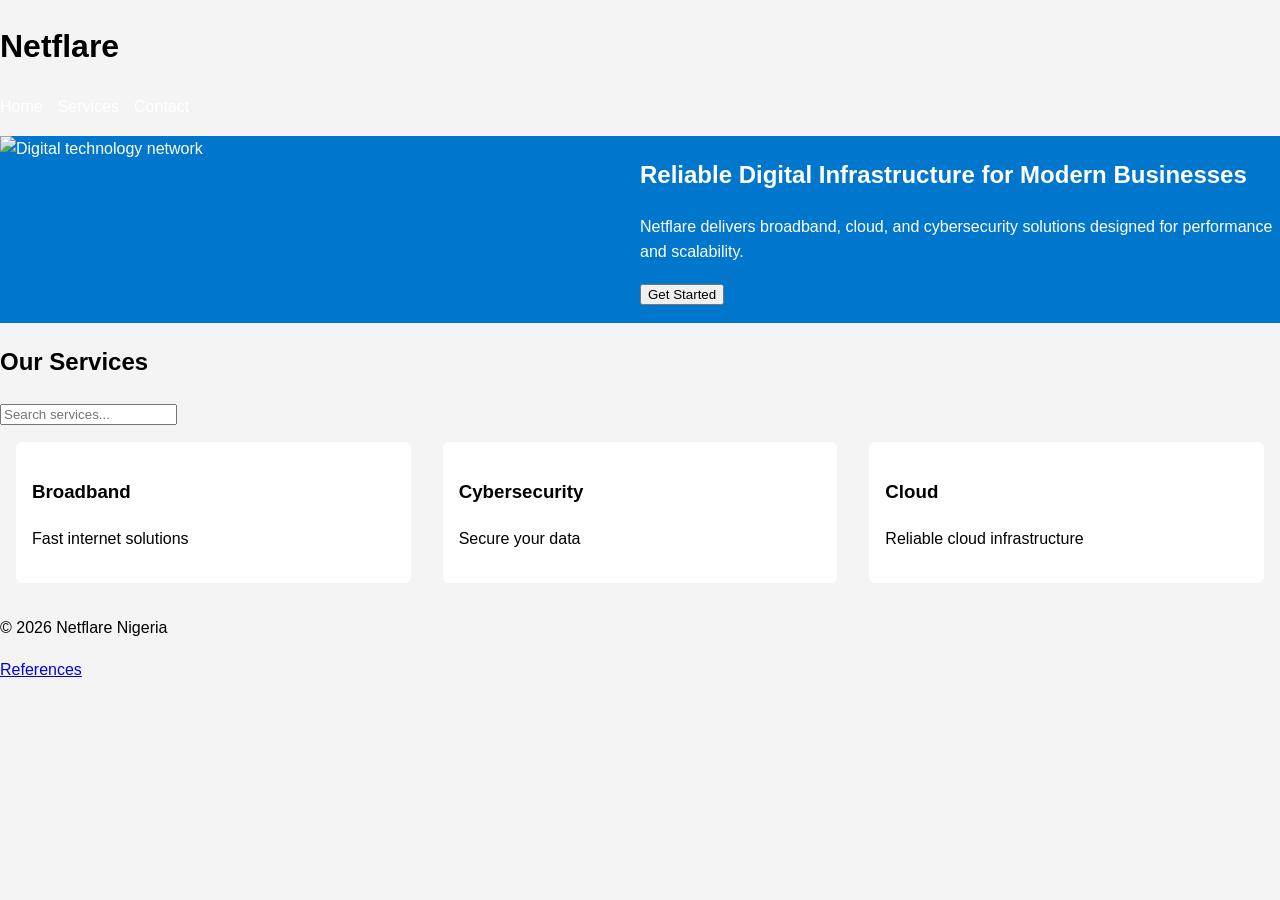
==== netflare/index.html @ 54d2fd00 "netflare project commit" ====
<!DOCTYPE html>
<html lang="en">
<head>
<meta charset="UTF-8">
<meta name="description" content="Netflare provides broadband, cybersecurity, and cloud solutions in Nigeria.">
<meta name="viewport" content="width=device-width, initial-scale=1.0">

<title>Netflare | Digital Solutions</title>

<link rel="stylesheet" href="styles/style.css">
<script src="scripts/script.js" defer></script>
</head>

<body>

<header>
  <h1>Netflare</h1>

  <nav aria-label="Primary Navigation">
    <ul>
      <li><a href="index.html">Home</a></li>
      <li><a href="services.html">Services</a></li>
      <li><a href="contact.html">Contact</a></li>
    </ul>
  </nav>
</header>

<main>

<section class="hero">
  <img src="images/hero.jpg" alt="Digital technology network" loading="eager">
  
  <div class="hero-text">
    <h2>Reliable Digital Infrastructure for Modern Businesses</h2>
    <p>Netflare delivers broadband, cloud, and cybersecurity solutions designed for performance and scalability.</p>

    <button id="ctaBtn">Get Started</button>
    <p id="welcomeMsg" aria-live="polite"></p>
  </div>
</section>

<section class="services">
  <h2>Our Services</h2>

  <input type="search" id="searchBox" placeholder="Search services..." aria-label="Search services">

  <div id="servicesContainer"></div>
</section>

</main>

<footer>
  <p>&copy; 2026 Netflare Nigeria</p>
  <a href="references.html">References</a>
</footer>

</body>
</html>
---- netflare/styles/style.css ----
:root {
  --primary: #0a2540;
  --accent: #0077cc;
  --light: #f4f4f4;
}

body {
  font-family: Arial, sans-serif;
  margin: 0;
  background: var(--light);
  line-height: 1.6;
}

/* NAVIGATION */
nav ul {
  display: flex;
  list-style: none;
  padding: 0;
}

nav a {
  color: white;
  margin-right: 15px;
  text-decoration: none;
}

/* HERO */
.hero {
  display: grid;
  grid-template-columns: 1fr 1fr;
  background: var(--accent);
  color: white;
}

.hero img {
  width: 100%;
  height: 100%;
  object-fit: cover;
}

/* SERVICES */
#servicesContainer {
  display: grid;
  grid-template-columns: repeat(auto-fit, minmax(250px, 1fr));
}

/* CARD */
.card {
  background: white;
  padding: 1rem;
  margin: 1rem;
  border-radius: 6px;
}

/* FORM */
form {
  max-width: 400px;
  margin: auto;
  display: flex;
  flex-direction: column;
}

/* MOBILE */
@media (max-width: 768px) {
  .hero {
    grid-template-columns: 1fr;
  }
}
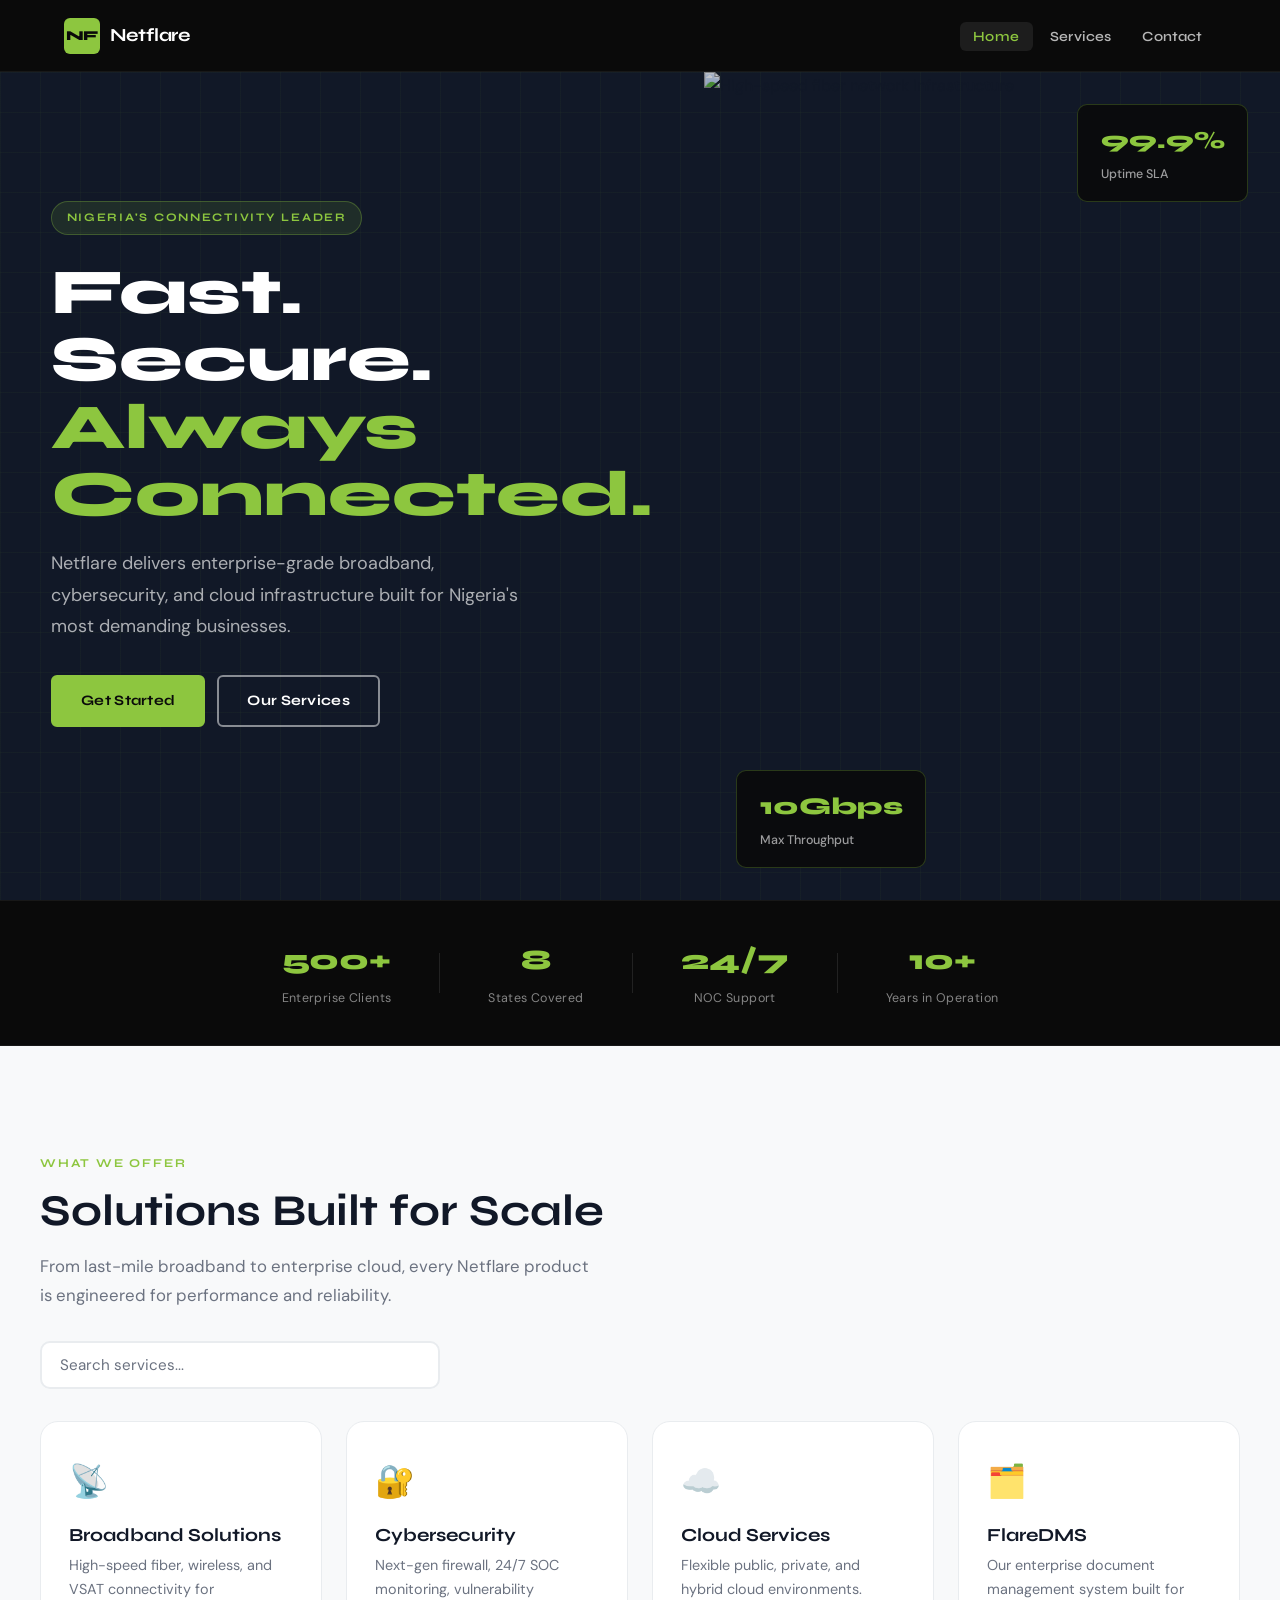
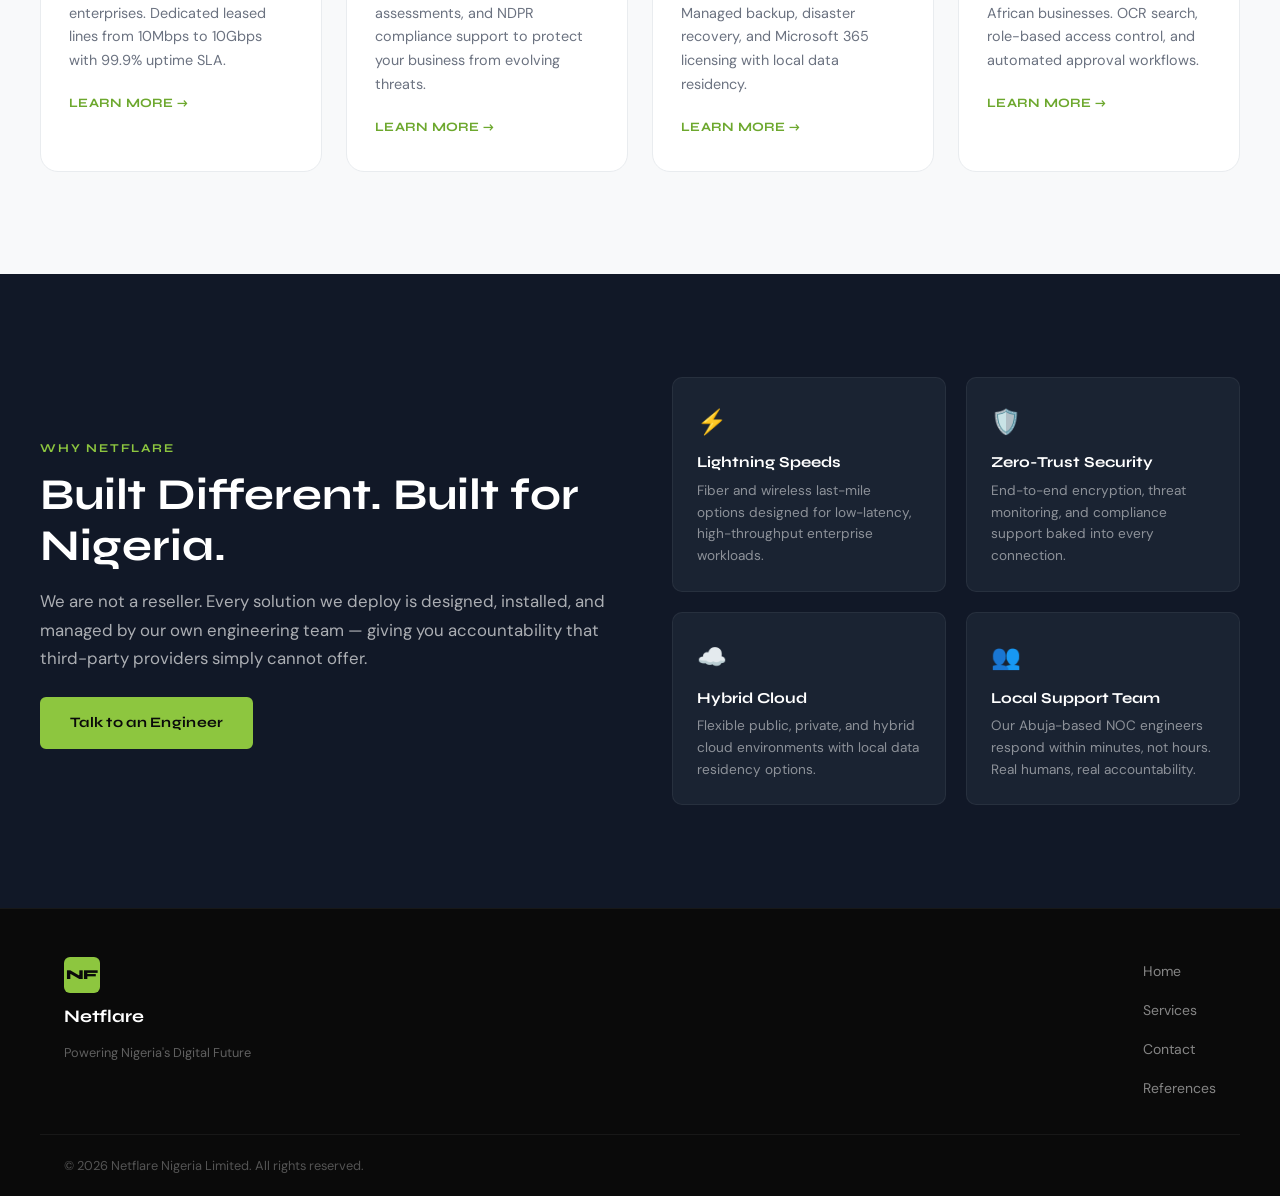
==== commit 4ab5676c: "Entire Netflare re-commit" ====
--- a/netflare/index.html
+++ b/netflare/index.html
@@ -1,58 +1,162 @@
 <!DOCTYPE html>
 <html lang="en">
 <head>
-<meta charset="UTF-8">
-<meta name="description" content="Netflare provides broadband, cybersecurity, and cloud solutions in Nigeria.">
-<meta name="viewport" content="width=device-width, initial-scale=1.0">
-
-<title>Netflare | Digital Solutions</title>
-
-<link rel="stylesheet" href="styles/style.css">
-<script src="scripts/script.js" defer></script>
+  <meta charset="UTF-8">
+  <meta name="description" content="Netflare provides broadband internet, cybersecurity, cloud, and ICT solutions across Nigeria.">
+  <meta name="viewport" content="width=device-width, initial-scale=1.0">
+  <title>Netflare | Powering Nigeria's Digital Future</title>
+  <link rel="preconnect" href="https://fonts.googleapis.com">
+  <link rel="preconnect" href="https://fonts.gstatic.com" crossorigin>
+  <link href="https://fonts.googleapis.com/css2?family=Syne:wght@400;600;700;800&family=DM+Sans:wght@300;400;500&display=swap" rel="stylesheet">
+  <link rel="stylesheet" href="styles/style.css">
+  <script src="scripts/script.js" defer></script>
 </head>
-
 <body>
 
-<header>
-  <h1>Netflare</h1>
+  <header class="site-header">
+    <div class="header-inner">
+      <a href="index.html" class="logo" aria-label="Netflare home">
+        <span class="logo-mark">NF</span>
+        <span class="logo-text">Netflare</span>
+      </a>
+      <nav aria-label="Primary Navigation">
+        <ul class="nav-list">
+          <li><a href="index.html" class="nav-link active">Home</a></li>
+          <li><a href="services.html" class="nav-link">Services</a></li>
+          <li><a href="contact.html" class="nav-link">Contact</a></li>
+        </ul>
+      </nav>
+      <button class="nav-toggle" aria-label="Toggle menu" aria-expanded="false">
+        <span></span><span></span><span></span>
+      </button>
+    </div>
+  </header>
 
-  <nav aria-label="Primary Navigation">
-    <ul>
-      <li><a href="index.html">Home</a></li>
-      <li><a href="services.html">Services</a></li>
-      <li><a href="contact.html">Contact</a></li>
-    </ul>
-  </nav>
-</header>
+  <main>
 
-<main>
+    <!-- HERO -->
+    <section class="hero">
+      <div class="hero-bg-grid"></div>
+      <div class="hero-content">
+        <div class="hero-badge">Nigeria's Connectivity Leader</div>
+        <h1 class="hero-heading">
+          Fast. Secure.<br>
+          <span class="accent-text">Always Connected.</span>
+        </h1>
+        <p class="hero-sub">Netflare delivers enterprise-grade broadband, cybersecurity, and cloud infrastructure built for Nigeria's most demanding businesses.</p>
+        <div class="hero-actions">
+          <button id="ctaBtn" class="btn btn-primary">Get Started</button>
+          <a href="services.html" class="btn btn-outline">Our Services</a>
+        </div>
+        <p id="welcomeMsg" class="welcome-msg" aria-live="polite"></p>
+      </div>
+      <div class="hero-visual">
+        <img src="images/hero.jpg" alt="High-speed fiber network infrastructure" loading="eager" class="hero-img">
+        <div class="hero-stat-card card-top">
+          <span class="stat-number">99.9%</span>
+          <span class="stat-label">Uptime SLA</span>
+        </div>
+        <div class="hero-stat-card card-bottom">
+          <span class="stat-number">10Gbps</span>
+          <span class="stat-label">Max Throughput</span>
+        </div>
+      </div>
+    </section>
 
-<section class="hero">
-  <img src="images/hero.jpg" alt="Digital technology network" loading="eager">
-  
-  <div class="hero-text">
-    <h2>Reliable Digital Infrastructure for Modern Businesses</h2>
-    <p>Netflare delivers broadband, cloud, and cybersecurity solutions designed for performance and scalability.</p>
+    <!-- TRUST BAR -->
+    <section class="trust-bar" aria-label="Company highlights">
+      <div class="trust-inner">
+        <div class="trust-item">
+          <span class="trust-num">500+</span>
+          <span class="trust-label">Enterprise Clients</span>
+        </div>
+        <div class="trust-divider"></div>
+        <div class="trust-item">
+          <span class="trust-num">8</span>
+          <span class="trust-label">States Covered</span>
+        </div>
+        <div class="trust-divider"></div>
+        <div class="trust-item">
+          <span class="trust-num">24/7</span>
+          <span class="trust-label">NOC Support</span>
+        </div>
+        <div class="trust-divider"></div>
+        <div class="trust-item">
+          <span class="trust-num">10+</span>
+          <span class="trust-label">Years in Operation</span>
+        </div>
+      </div>
+    </section>
 
-    <button id="ctaBtn">Get Started</button>
-    <p id="welcomeMsg" aria-live="polite"></p>
-  </div>
-</section>
+    <!-- SERVICES PREVIEW -->
+    <section class="services-section">
+      <div class="section-inner">
+        <div class="section-label">What We Offer</div>
+        <h2 class="section-heading">Solutions Built for Scale</h2>
+        <p class="section-sub">From last-mile broadband to enterprise cloud, every Netflare product is engineered for performance and reliability.</p>
 
-<section class="services">
-  <h2>Our Services</h2>
+        <input type="search" id="searchBox" placeholder="Search services..." aria-label="Search services" class="search-input">
 
-  <input type="search" id="searchBox" placeholder="Search services..." aria-label="Search services">
+        <div id="servicesContainer" class="services-grid"></div>
+      </div>
+    </section>
 
-  <div id="servicesContainer"></div>
-</section>
+    <!-- WHY NETFLARE -->
+    <section class="why-section">
+      <div class="why-inner">
+        <div class="why-text">
+          <div class="section-label">Why Netflare</div>
+          <h2 class="section-heading">Built Different. Built for Nigeria.</h2>
+          <p>We are not a reseller. Every solution we deploy is designed, installed, and managed by our own engineering team — giving you accountability that third-party providers simply cannot offer.</p>
+          <a href="contact.html" class="btn btn-primary" style="margin-top:1.5rem; display:inline-block;">Talk to an Engineer</a>
+        </div>
+        <div class="why-cards">
+          <div class="why-card">
+            <div class="why-icon">⚡</div>
+            <h3>Lightning Speeds</h3>
+            <p>Fiber and wireless last-mile options designed for low-latency, high-throughput enterprise workloads.</p>
+          </div>
+          <div class="why-card">
+            <div class="why-icon">🛡️</div>
+            <h3>Zero-Trust Security</h3>
+            <p>End-to-end encryption, threat monitoring, and compliance support baked into every connection.</p>
+          </div>
+          <div class="why-card">
+            <div class="why-icon">☁️</div>
+            <h3>Hybrid Cloud</h3>
+            <p>Flexible public, private, and hybrid cloud environments with local data residency options.</p>
+          </div>
+          <div class="why-card">
+            <div class="why-icon">👥</div>
+            <h3>Local Support Team</h3>
+            <p>Our Abuja-based NOC engineers respond within minutes, not hours. Real humans, real accountability.</p>
+          </div>
+        </div>
+      </div>
+    </section>
 
-</main>
+  </main>
 
-<footer>
-  <p>&copy; 2026 Netflare Nigeria</p>
-  <a href="references.html">References</a>
-</footer>
+  <footer class="site-footer">
+    <div class="footer-inner">
+      <div class="footer-brand">
+        <span class="logo-mark">NF</span>
+        <span class="logo-text">Netflare</span>
+        <p class="footer-tagline">Powering Nigeria's Digital Future</p>
+      </div>
+      <nav aria-label="Footer Navigation">
+        <ul class="footer-links">
+          <li><a href="index.html">Home</a></li>
+          <li><a href="services.html">Services</a></li>
+          <li><a href="contact.html">Contact</a></li>
+          <li><a href="references.html">References</a></li>
+        </ul>
+      </nav>
+    </div>
+    <div class="footer-bottom">
+      <p>&copy; 2026 Netflare Nigeria Limited. All rights reserved.</p>
+    </div>
+  </footer>
 
 </body>
 </html>
--- a/netflare/styles/style.css
+++ b/netflare/styles/style.css
@@ -1,68 +1,1160 @@
+/* ============================================================
+   NETFLARE NIGERIA — MAIN STYLESHEET
+   Brand: Lime Green (#8DC63F), Amber/Gold (#F5A623), Black (#0A0A0A)
+   Fonts: Syne (headings), DM Sans (body)
+   ============================================================ */
+
 :root {
-  --primary: #0a2540;
-  --accent: #0077cc;
-  --light: #f4f4f4;
+  --black:        #0a0a0a;
+  --dark:         #111827;
+  --dark-card:    #1a2332;
+  --lime:         #8dc63f;
+  --lime-dark:    #6da82e;
+  --amber:        #f5a623;
+  --white:        #ffffff;
+  --off-white:    #f8f9fa;
+  --gray-light:   #e9ecef;
+  --gray:         #6b7280;
+  --gray-dark:    #374151;
+  --font-heading: 'Syne', sans-serif;
+  --font-body:    'DM Sans', sans-serif;
+  --radius:       10px;
+  --radius-lg:    18px;
+  --shadow:       0 4px 24px rgba(0,0,0,0.08);
+  --shadow-lg:    0 12px 48px rgba(0,0,0,0.15);
+  --transition:   0.25s ease;
+  --header-h:     72px;
+}
+
+/* ============================================================
+   RESET & BASE
+   ============================================================ */
+
+*, *::before, *::after {
+  box-sizing: border-box;
+  margin: 0;
+  padding: 0;
+}
+
+html {
+  scroll-behavior: smooth;
+  font-size: 16px;
 }
 
 body {
-  font-family: Arial, sans-serif;
-  margin: 0;
-  background: var(--light);
-  line-height: 1.6;
-}
-
-/* NAVIGATION */
-nav ul {
-  display: flex;
+  font-family: var(--font-body);
+  background: var(--off-white);
+  color: var(--dark);
+  line-height: 1.7;
+  -webkit-font-smoothing: antialiased;
+}
+
+img {
+  display: block;
+  max-width: 100%;
+  height: auto;
+}
+
+ul {
   list-style: none;
-  padding: 0;
-}
-
-nav a {
-  color: white;
-  margin-right: 15px;
+}
+
+a {
+  color: inherit;
   text-decoration: none;
 }
 
-/* HERO */
+/* ============================================================
+   TYPOGRAPHY
+   ============================================================ */
+
+h1, h2, h3, h4 {
+  font-family: var(--font-heading);
+  line-height: 1.15;
+  font-weight: 700;
+}
+
+.accent-text {
+  color: var(--lime);
+}
+
+.section-label {
+  display: inline-block;
+  font-family: var(--font-heading);
+  font-size: 0.75rem;
+  font-weight: 700;
+  letter-spacing: 0.15em;
+  text-transform: uppercase;
+  color: var(--lime);
+  margin-bottom: 0.75rem;
+}
+
+.section-heading {
+  font-size: clamp(1.75rem, 4vw, 2.75rem);
+  color: var(--dark);
+  margin-bottom: 1rem;
+}
+
+.section-sub {
+  font-size: 1.05rem;
+  color: var(--gray);
+  max-width: 560px;
+  margin-bottom: 2rem;
+}
+
+/* ============================================================
+   BUTTONS
+   ============================================================ */
+
+.btn {
+  display: inline-flex;
+  align-items: center;
+  gap: 0.5rem;
+  font-family: var(--font-heading);
+  font-size: 0.9rem;
+  font-weight: 700;
+  padding: 0.75rem 1.75rem;
+  border-radius: 6px;
+  border: 2px solid transparent;
+  cursor: pointer;
+  transition: all var(--transition);
+  text-align: center;
+  letter-spacing: 0.02em;
+}
+
+.btn-primary {
+  background: var(--lime);
+  color: var(--black);
+  border-color: var(--lime);
+}
+
+.btn-primary:hover,
+.btn-primary:focus-visible {
+  background: var(--lime-dark);
+  border-color: var(--lime-dark);
+  transform: translateY(-1px);
+  box-shadow: 0 6px 20px rgba(141,198,63,0.35);
+}
+
+.btn-outline {
+  background: transparent;
+  color: var(--white);
+  border-color: rgba(255,255,255,0.5);
+}
+
+.btn-outline:hover,
+.btn-outline:focus-visible {
+  border-color: var(--white);
+  background: rgba(255,255,255,0.08);
+}
+
+.btn-light {
+  background: var(--white);
+  color: var(--black);
+  border-color: var(--white);
+}
+
+.btn-light:hover,
+.btn-light:focus-visible {
+  background: var(--lime);
+  border-color: var(--lime);
+}
+
+.btn-full {
+  width: 100%;
+  justify-content: center;
+}
+
+/* ============================================================
+   HEADER
+   ============================================================ */
+
+.site-header {
+  position: sticky;
+  top: 0;
+  z-index: 100;
+  background: var(--black);
+  border-bottom: 1px solid rgba(255,255,255,0.06);
+  height: var(--header-h);
+  display: flex;
+  align-items: center;
+}
+
+.header-inner {
+  width: 100%;
+  max-width: 1200px;
+  margin: 0 auto;
+  padding: 0 1.5rem;
+  display: flex;
+  align-items: center;
+  justify-content: space-between;
+  gap: 2rem;
+}
+
+/* LOGO */
+.logo {
+  display: flex;
+  align-items: center;
+  gap: 0.6rem;
+  text-decoration: none;
+  flex-shrink: 0;
+}
+
+.logo-mark {
+  display: inline-flex;
+  align-items: center;
+  justify-content: center;
+  width: 36px;
+  height: 36px;
+  background: var(--lime);
+  color: var(--black);
+  font-family: var(--font-heading);
+  font-weight: 800;
+  font-size: 0.85rem;
+  border-radius: 6px;
+  letter-spacing: -0.02em;
+}
+
+.logo-text {
+  font-family: var(--font-heading);
+  font-weight: 700;
+  font-size: 1.15rem;
+  color: var(--white);
+  letter-spacing: -0.01em;
+}
+
+/* NAV */
+.nav-list {
+  display: flex;
+  align-items: center;
+  gap: 0.25rem;
+}
+
+.nav-link {
+  font-family: var(--font-heading);
+  font-size: 0.875rem;
+  font-weight: 600;
+  color: rgba(255,255,255,0.7);
+  padding: 0.4rem 0.85rem;
+  border-radius: 6px;
+  transition: all var(--transition);
+  letter-spacing: 0.01em;
+}
+
+.nav-link:hover,
+.nav-link:focus-visible,
+.nav-link.active {
+  color: var(--white);
+  background: rgba(255,255,255,0.08);
+}
+
+.nav-link.active {
+  color: var(--lime);
+}
+
+/* MOBILE TOGGLE */
+.nav-toggle {
+  display: none;
+  flex-direction: column;
+  gap: 5px;
+  background: none;
+  border: none;
+  cursor: pointer;
+  padding: 4px;
+}
+
+.nav-toggle span {
+  display: block;
+  width: 24px;
+  height: 2px;
+  background: var(--white);
+  border-radius: 2px;
+  transition: all var(--transition);
+}
+
+.nav-toggle.open span:nth-child(1) {
+  transform: translateY(7px) rotate(45deg);
+}
+
+.nav-toggle.open span:nth-child(2) {
+  opacity: 0;
+}
+
+.nav-toggle.open span:nth-child(3) {
+  transform: translateY(-7px) rotate(-45deg);
+}
+
+/* ============================================================
+   HERO — INDEX PAGE
+   ============================================================ */
+
 .hero {
   display: grid;
   grid-template-columns: 1fr 1fr;
-  background: var(--accent);
-  color: white;
-}
-
-.hero img {
+  min-height: calc(100vh - var(--header-h));
+  background: var(--dark);
+  overflow: hidden;
+  position: relative;
+}
+
+.hero-bg-grid {
+  position: absolute;
+  inset: 0;
+  background-image:
+    linear-gradient(rgba(141,198,63,0.04) 1px, transparent 1px),
+    linear-gradient(90deg, rgba(141,198,63,0.04) 1px, transparent 1px);
+  background-size: 40px 40px;
+  pointer-events: none;
+}
+
+.hero-content {
+  display: flex;
+  flex-direction: column;
+  justify-content: center;
+  padding: clamp(2.5rem, 5vw, 5rem) clamp(1.5rem, 4vw, 4rem);
+  position: relative;
+  z-index: 1;
+}
+
+.hero-badge {
+  display: inline-block;
+  background: rgba(141,198,63,0.12);
+  color: var(--lime);
+  border: 1px solid rgba(141,198,63,0.3);
+  font-family: var(--font-heading);
+  font-size: 0.72rem;
+  font-weight: 700;
+  letter-spacing: 0.15em;
+  text-transform: uppercase;
+  padding: 0.4rem 0.9rem;
+  border-radius: 999px;
+  margin-bottom: 1.5rem;
+  width: fit-content;
+}
+
+.hero-heading {
+  font-size: clamp(2.2rem, 5.5vw, 4rem);
+  font-weight: 800;
+  color: var(--white);
+  margin-bottom: 1.25rem;
+  line-height: 1.05;
+}
+
+.hero-sub {
+  font-size: clamp(1rem, 1.5vw, 1.125rem);
+  color: rgba(255,255,255,0.65);
+  max-width: 480px;
+  margin-bottom: 2rem;
+  line-height: 1.75;
+}
+
+.hero-actions {
+  display: flex;
+  flex-wrap: wrap;
+  gap: 0.75rem;
+  margin-bottom: 1.25rem;
+}
+
+.welcome-msg {
+  font-size: 0.9rem;
+  color: var(--lime);
+  min-height: 1.5rem;
+  font-weight: 500;
+}
+
+/* HERO VISUAL */
+.hero-visual {
+  position: relative;
+  overflow: hidden;
+}
+
+.hero-img {
   width: 100%;
   height: 100%;
   object-fit: cover;
-}
-
-/* SERVICES */
-#servicesContainer {
+  opacity: 0.75;
+}
+
+.hero-stat-card {
+  position: absolute;
+  background: rgba(10,10,10,0.85);
+  backdrop-filter: blur(8px);
+  border: 1px solid rgba(141,198,63,0.25);
+  border-radius: var(--radius);
+  padding: 1rem 1.4rem;
+  display: flex;
+  flex-direction: column;
+  gap: 0.15rem;
+  min-width: 140px;
+}
+
+.card-top {
+  top: 2rem;
+  right: 2rem;
+}
+
+.card-bottom {
+  bottom: 2rem;
+  left: 2rem;
+}
+
+.stat-number {
+  font-family: var(--font-heading);
+  font-size: 1.5rem;
+  font-weight: 800;
+  color: var(--lime);
+}
+
+.stat-label {
+  font-size: 0.78rem;
+  color: rgba(255,255,255,0.6);
+  font-weight: 500;
+}
+
+/* ============================================================
+   TRUST BAR
+   ============================================================ */
+
+.trust-bar {
+  background: var(--black);
+  border-top: 1px solid rgba(255,255,255,0.06);
+  border-bottom: 1px solid rgba(255,255,255,0.06);
+  padding: 1.75rem 1.5rem;
+}
+
+.trust-inner {
+  max-width: 900px;
+  margin: 0 auto;
+  display: flex;
+  align-items: center;
+  justify-content: center;
+  gap: 0;
+  flex-wrap: wrap;
+}
+
+.trust-item {
+  display: flex;
+  flex-direction: column;
+  align-items: center;
+  padding: 0.5rem 3rem;
+  gap: 0.2rem;
+}
+
+.trust-num {
+  font-family: var(--font-heading);
+  font-size: 1.75rem;
+  font-weight: 800;
+  color: var(--lime);
+}
+
+.trust-label {
+  font-size: 0.78rem;
+  color: rgba(255,255,255,0.5);
+  letter-spacing: 0.03em;
+}
+
+.trust-divider {
+  width: 1px;
+  height: 40px;
+  background: rgba(255,255,255,0.1);
+}
+
+/* ============================================================
+   SERVICES SECTION — INDEX
+   ============================================================ */
+
+.services-section {
+  padding: clamp(4rem, 8vw, 7rem) 1.5rem;
+  background: var(--off-white);
+}
+
+.section-inner {
+  max-width: 1200px;
+  margin: 0 auto;
+}
+
+.search-input {
+  display: block;
+  width: 100%;
+  max-width: 400px;
+  padding: 0.75rem 1.1rem;
+  font-family: var(--font-body);
+  font-size: 0.95rem;
+  border: 2px solid var(--gray-light);
+  border-radius: var(--radius);
+  background: var(--white);
+  color: var(--dark);
+  outline: none;
+  margin-bottom: 2rem;
+  transition: border-color var(--transition);
+}
+
+.search-input:focus {
+  border-color: var(--lime);
+}
+
+.search-input::placeholder {
+  color: var(--gray);
+}
+
+.services-grid {
   display: grid;
-  grid-template-columns: repeat(auto-fit, minmax(250px, 1fr));
-}
-
-/* CARD */
-.card {
-  background: white;
-  padding: 1rem;
-  margin: 1rem;
+  grid-template-columns: repeat(auto-fit, minmax(260px, 1fr));
+  gap: 1.5rem;
+}
+
+/* ============================================================
+   SERVICE CARD (JS-GENERATED)
+   ============================================================ */
+
+.service-card {
+  background: var(--white);
+  border: 1px solid var(--gray-light);
+  border-radius: var(--radius-lg);
+  padding: 2rem 1.75rem;
+  transition: all var(--transition);
+  position: relative;
+  overflow: hidden;
+}
+
+.service-card::before {
+  content: '';
+  position: absolute;
+  top: 0;
+  left: 0;
+  right: 0;
+  height: 3px;
+  background: var(--lime);
+  transform: scaleX(0);
+  transform-origin: left;
+  transition: transform var(--transition);
+}
+
+.service-card:hover {
+  box-shadow: var(--shadow-lg);
+  transform: translateY(-4px);
+  border-color: rgba(141,198,63,0.3);
+}
+
+.service-card:hover::before {
+  transform: scaleX(1);
+}
+
+.service-card-icon {
+  font-size: 2rem;
+  margin-bottom: 1rem;
+  display: block;
+}
+
+.service-card h3 {
+  font-size: 1.15rem;
+  margin-bottom: 0.5rem;
+  color: var(--dark);
+}
+
+.service-card p {
+  font-size: 0.9rem;
+  color: var(--gray);
+  line-height: 1.65;
+}
+
+.service-card-link {
+  display: inline-flex;
+  align-items: center;
+  gap: 0.35rem;
+  font-family: var(--font-heading);
+  font-size: 0.8rem;
+  font-weight: 700;
+  color: var(--lime-dark);
+  margin-top: 1.25rem;
+  letter-spacing: 0.02em;
+  text-transform: uppercase;
+}
+
+/* ============================================================
+   WHY NETFLARE SECTION
+   ============================================================ */
+
+.why-section {
+  background: var(--dark);
+  padding: clamp(4rem, 8vw, 7rem) 1.5rem;
+}
+
+.why-inner {
+  max-width: 1200px;
+  margin: 0 auto;
+  display: grid;
+  grid-template-columns: 1fr 1fr;
+  gap: 4rem;
+  align-items: center;
+}
+
+.why-text .section-heading,
+.why-text p {
+  color: var(--white);
+}
+
+.why-text p {
+  color: rgba(255,255,255,0.65);
+  font-size: 1.05rem;
+}
+
+.why-cards {
+  display: grid;
+  grid-template-columns: 1fr 1fr;
+  gap: 1.25rem;
+}
+
+.why-card {
+  background: var(--dark-card);
+  border: 1px solid rgba(255,255,255,0.06);
+  border-radius: var(--radius);
+  padding: 1.5rem;
+  transition: border-color var(--transition);
+}
+
+.why-card:hover {
+  border-color: rgba(141,198,63,0.3);
+}
+
+.why-icon {
+  font-size: 1.5rem;
+  margin-bottom: 0.75rem;
+}
+
+.why-card h3 {
+  font-size: 0.95rem;
+  color: var(--white);
+  margin-bottom: 0.5rem;
+}
+
+.why-card p {
+  font-size: 0.85rem;
+  color: rgba(255,255,255,0.5);
+  line-height: 1.6;
+}
+
+/* ============================================================
+   PAGE HERO (INNER PAGES)
+   ============================================================ */
+
+.page-hero {
+  background: var(--dark);
+  padding: clamp(3.5rem, 7vw, 6rem) 1.5rem;
+  position: relative;
+  overflow: hidden;
+}
+
+.page-hero::after {
+  content: '';
+  position: absolute;
+  inset: 0;
+  background-image:
+    linear-gradient(rgba(141,198,63,0.03) 1px, transparent 1px),
+    linear-gradient(90deg, rgba(141,198,63,0.03) 1px, transparent 1px);
+  background-size: 40px 40px;
+  pointer-events: none;
+}
+
+.page-hero-inner {
+  max-width: 800px;
+  margin: 0 auto;
+  position: relative;
+  z-index: 1;
+}
+
+.page-hero-heading {
+  font-size: clamp(2rem, 5vw, 3.5rem);
+  font-weight: 800;
+  color: var(--white);
+  margin-bottom: 1rem;
+}
+
+.page-hero-sub {
+  font-size: 1.05rem;
+  color: rgba(255,255,255,0.6);
+  max-width: 580px;
+  line-height: 1.75;
+}
+
+/* ============================================================
+   SERVICES DETAIL PAGE
+   ============================================================ */
+
+.services-detail-section {
+  padding: clamp(3rem, 6vw, 5rem) 1.5rem;
+}
+
+.service-detail-card {
+  display: grid;
+  grid-template-columns: 1fr 1fr;
+  gap: 3rem;
+  align-items: center;
+  margin-bottom: 5rem;
+  padding-bottom: 5rem;
+  border-bottom: 1px solid var(--gray-light);
+}
+
+.service-detail-card:last-child {
+  border-bottom: none;
+  margin-bottom: 0;
+  padding-bottom: 0;
+}
+
+.service-detail-card.reverse {
+  direction: rtl;
+}
+
+.service-detail-card.reverse > * {
+  direction: ltr;
+}
+
+.service-detail-img {
+  border-radius: var(--radius-lg);
+  overflow: hidden;
+  box-shadow: var(--shadow-lg);
+}
+
+.service-detail-img img {
+  width: 100%;
+  height: 320px;
+  object-fit: cover;
+  transition: transform 0.4s ease;
+}
+
+.service-detail-card:hover .service-detail-img img {
+  transform: scale(1.03);
+}
+
+.service-tag {
+  display: inline-block;
+  background: rgba(141,198,63,0.1);
+  color: var(--lime-dark);
+  border: 1px solid rgba(141,198,63,0.25);
+  font-family: var(--font-heading);
+  font-size: 0.7rem;
+  font-weight: 700;
+  letter-spacing: 0.12em;
+  text-transform: uppercase;
+  padding: 0.3rem 0.75rem;
+  border-radius: 999px;
+  margin-bottom: 1rem;
+}
+
+.service-detail-body h2 {
+  font-size: clamp(1.5rem, 3vw, 2rem);
+  margin-bottom: 1rem;
+  color: var(--dark);
+}
+
+.service-detail-body p {
+  color: var(--gray-dark);
+  margin-bottom: 1.25rem;
+  line-height: 1.75;
+}
+
+.service-features {
+  display: flex;
+  flex-direction: column;
+  gap: 0.6rem;
+  margin-bottom: 1.75rem;
+}
+
+.service-features li {
+  display: flex;
+  align-items: flex-start;
+  gap: 0.6rem;
+  font-size: 0.9rem;
+  color: var(--gray-dark);
+}
+
+.service-features li::before {
+  content: '✓';
+  color: var(--lime);
+  font-weight: 700;
+  font-size: 0.85rem;
+  margin-top: 0.1rem;
+  flex-shrink: 0;
+}
+
+/* ============================================================
+   CTA BAND
+   ============================================================ */
+
+.cta-band {
+  background: linear-gradient(135deg, var(--lime-dark), var(--lime));
+  padding: clamp(3rem, 6vw, 5rem) 1.5rem;
+  text-align: center;
+}
+
+.cta-band-inner {
+  max-width: 640px;
+  margin: 0 auto;
+}
+
+.cta-band h2 {
+  font-size: clamp(1.5rem, 3.5vw, 2.25rem);
+  color: var(--black);
+  margin-bottom: 0.75rem;
+}
+
+.cta-band p {
+  color: rgba(0,0,0,0.65);
+  margin-bottom: 1.75rem;
+  font-size: 1.05rem;
+}
+
+/* ============================================================
+   CONTACT PAGE
+   ============================================================ */
+
+.contact-section {
+  padding: clamp(3rem, 6vw, 5rem) 1.5rem;
+}
+
+.contact-inner {
+  max-width: 1100px;
+  margin: 0 auto;
+  display: grid;
+  grid-template-columns: 1fr 1.5fr;
+  gap: 4rem;
+  align-items: start;
+}
+
+.contact-info h2,
+.contact-form-wrap h2 {
+  font-size: 1.5rem;
+  margin-bottom: 1rem;
+  color: var(--dark);
+}
+
+.contact-info p {
+  color: var(--gray);
+  margin-bottom: 2rem;
+  line-height: 1.75;
+}
+
+.contact-details {
+  display: flex;
+  flex-direction: column;
+  gap: 1.5rem;
+}
+
+.contact-details li {
+  display: flex;
+  align-items: flex-start;
+  gap: 1rem;
+}
+
+.contact-icon {
+  font-size: 1.25rem;
+  flex-shrink: 0;
+  margin-top: 0.1rem;
+}
+
+.contact-details strong {
+  display: block;
+  font-family: var(--font-heading);
+  font-size: 0.85rem;
+  font-weight: 700;
+  color: var(--dark);
+  margin-bottom: 0.2rem;
+}
+
+.contact-details div {
+  font-size: 0.9rem;
+  color: var(--gray);
+  line-height: 1.65;
+}
+
+/* FORM */
+.contact-form {
+  display: flex;
+  flex-direction: column;
+  gap: 1.25rem;
+}
+
+.form-group {
+  display: flex;
+  flex-direction: column;
+  gap: 0.4rem;
+}
+
+.form-group label {
+  font-family: var(--font-heading);
+  font-size: 0.85rem;
+  font-weight: 600;
+  color: var(--dark);
+}
+
+.required {
+  color: #e53e3e;
+}
+
+.form-group input,
+.form-group textarea,
+.form-group select {
+  padding: 0.75rem 1rem;
+  font-family: var(--font-body);
+  font-size: 0.95rem;
+  border: 2px solid var(--gray-light);
+  border-radius: var(--radius);
+  background: var(--white);
+  color: var(--dark);
+  outline: none;
+  transition: border-color var(--transition);
+  width: 100%;
+}
+
+.form-group input:focus,
+.form-group textarea:focus,
+.form-group select:focus {
+  border-color: var(--lime);
+}
+
+.form-group input.invalid,
+.form-group textarea.invalid {
+  border-color: #e53e3e;
+}
+
+.form-group textarea {
+  resize: vertical;
+  min-height: 130px;
+}
+
+.field-error {
+  font-size: 0.8rem;
+  color: #e53e3e;
+  min-height: 1rem;
+}
+
+.form-feedback {
+  margin-top: 1rem;
+  font-size: 0.95rem;
+  font-weight: 500;
+  min-height: 1.5rem;
+  border-radius: var(--radius);
+  padding: 0;
+  transition: all var(--transition);
+}
+
+.form-feedback.success {
+  background: rgba(141,198,63,0.1);
+  color: var(--lime-dark);
+  border: 1px solid rgba(141,198,63,0.3);
+  padding: 0.9rem 1.1rem;
+}
+
+.form-feedback.error {
+  background: rgba(229,62,62,0.08);
+  color: #c53030;
+  border: 1px solid rgba(229,62,62,0.25);
+  padding: 0.9rem 1.1rem;
+}
+
+/* ============================================================
+   FOOTER
+   ============================================================ */
+
+.site-footer {
+  background: var(--black);
+  border-top: 1px solid rgba(255,255,255,0.06);
+}
+
+.footer-inner {
+  max-width: 1200px;
+  margin: 0 auto;
+  padding: 3rem 1.5rem 2rem;
+  display: flex;
+  justify-content: space-between;
+  align-items: flex-start;
+  flex-wrap: wrap;
+  gap: 2rem;
+}
+
+.footer-brand {
+  display: flex;
+  flex-direction: column;
+  gap: 0.35rem;
+}
+
+.footer-brand .logo-mark {
+  display: inline-flex;
+  align-items: center;
+  justify-content: center;
+  width: 36px;
+  height: 36px;
+  background: var(--lime);
+  color: var(--black);
+  font-family: var(--font-heading);
+  font-weight: 800;
+  font-size: 0.85rem;
   border-radius: 6px;
-}
-
-/* FORM */
-form {
-  max-width: 400px;
-  margin: auto;
+  margin-bottom: 0.25rem;
+}
+
+.footer-brand .logo-text {
+  font-family: var(--font-heading);
+  font-size: 1.1rem;
+  font-weight: 700;
+  color: var(--white);
+}
+
+.footer-tagline {
+  font-size: 0.8rem;
+  color: rgba(255,255,255,0.35);
+  margin-top: 0.25rem;
+}
+
+.footer-links {
   display: flex;
   flex-direction: column;
-}
-
-/* MOBILE */
+  gap: 0.75rem;
+}
+
+.footer-links a {
+  font-size: 0.875rem;
+  color: rgba(255,255,255,0.5);
+  transition: color var(--transition);
+}
+
+.footer-links a:hover {
+  color: var(--lime);
+}
+
+.footer-bottom {
+  max-width: 1200px;
+  margin: 0 auto;
+  padding: 1.25rem 1.5rem;
+  border-top: 1px solid rgba(255,255,255,0.06);
+}
+
+.footer-bottom p {
+  font-size: 0.8rem;
+  color: rgba(255,255,255,0.3);
+}
+
+/* ============================================================
+   MOBILE NAV DRAWER
+   ============================================================ */
+
 @media (max-width: 768px) {
+
+  .nav-toggle {
+    display: flex;
+  }
+
+  nav {
+    position: absolute;
+    top: var(--header-h);
+    left: 0;
+    right: 0;
+    background: var(--black);
+    border-bottom: 1px solid rgba(255,255,255,0.08);
+    max-height: 0;
+    overflow: hidden;
+    transition: max-height 0.35s ease;
+  }
+
+  nav.open {
+    max-height: 300px;
+  }
+
+  .nav-list {
+    flex-direction: column;
+    padding: 1rem 1.5rem 1.5rem;
+    gap: 0.25rem;
+  }
+
+  .nav-list li {
+    width: 100%;
+  }
+
+  .nav-link {
+    display: block;
+    padding: 0.6rem 0.85rem;
+  }
+
+  /* HERO */
   .hero {
     grid-template-columns: 1fr;
+    min-height: auto;
+  }
+
+  .hero-visual {
+    height: 240px;
+    order: -1;
+  }
+
+  .hero-stat-card {
+    padding: 0.6rem 0.9rem;
+  }
+
+  .stat-number { font-size: 1.1rem; }
+
+  /* TRUST BAR */
+  .trust-inner {
+    gap: 0;
+    flex-wrap: wrap;
+  }
+
+  .trust-item {
+    padding: 0.75rem 1.5rem;
+    flex: 1 1 calc(50% - 1px);
+  }
+
+  .trust-divider:nth-child(4) {
+    display: none;
+  }
+
+  /* WHY */
+  .why-inner {
+    grid-template-columns: 1fr;
+    gap: 2.5rem;
+  }
+
+  .why-cards {
+    grid-template-columns: 1fr;
+  }
+
+  /* SERVICES */
+  .service-detail-card,
+  .service-detail-card.reverse {
+    grid-template-columns: 1fr;
+    direction: ltr;
+    gap: 1.5rem;
+  }
+
+  .service-detail-img img {
+    height: 220px;
+  }
+
+  /* CONTACT */
+  .contact-inner {
+    grid-template-columns: 1fr;
+    gap: 2.5rem;
+  }
+
+  /* FOOTER */
+  .footer-inner {
+    flex-direction: column;
+    gap: 1.5rem;
+  }
+
+  .footer-links {
+    flex-direction: row;
+    flex-wrap: wrap;
+    gap: 0.5rem 1.5rem;
+  }
+}
+
+/* LANDSCAPE MOBILE */
+@media (max-width: 768px) and (orientation: landscape) {
+  .hero {
+    min-height: auto;
+  }
+
+  .hero-content {
+    padding: 2rem 1.5rem;
   }
 }
